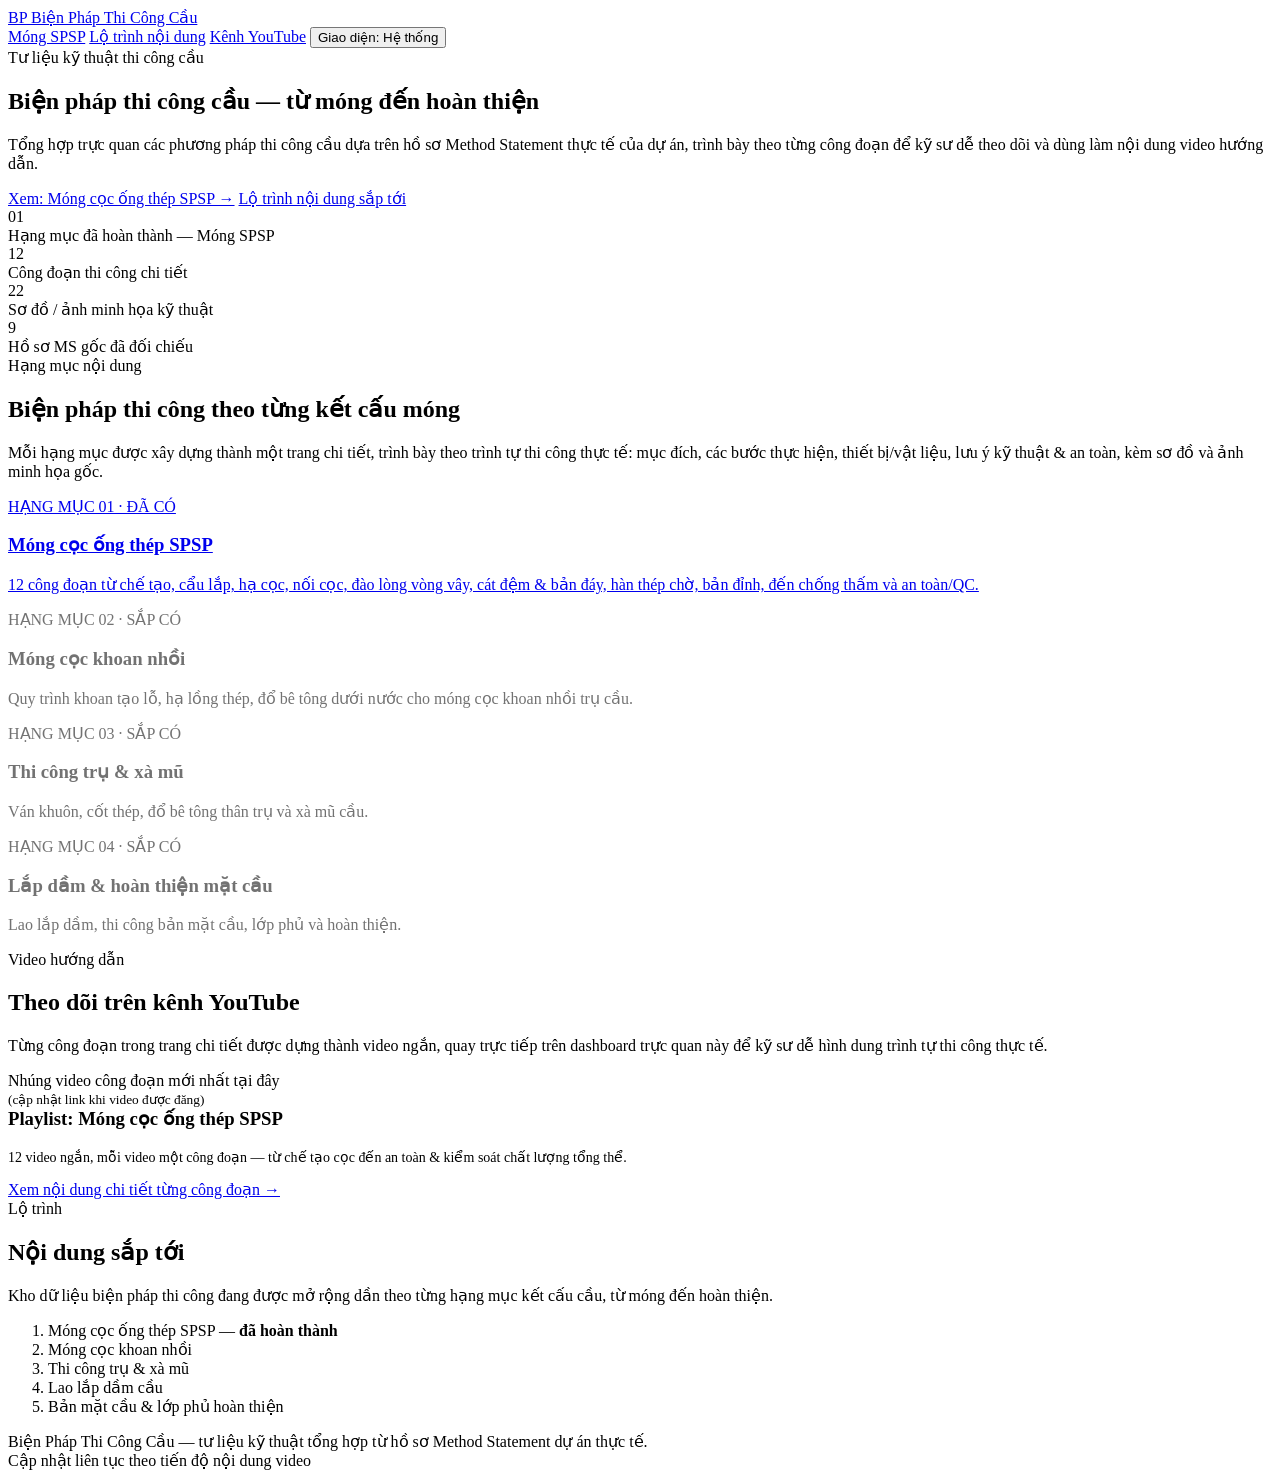
==== index.html @ 9c96317c "Add files via upload" ====
<!doctype html>
<html lang="vi">
<head>
<meta charset="utf-8">
<meta name="viewport" content="width=device-width, initial-scale=1">
<title>Biện Pháp Thi Công Cầu</title>
<meta name="description" content="Kho tư liệu biện pháp thi công cầu từ móng đến hoàn thiện — tài liệu kỹ thuật, hình ảnh minh họa, kèm video hướng dẫn theo từng công đoạn.">
<link rel="preconnect" href="https://fonts.googleapis.com">
<link rel="preconnect" href="https://fonts.gstatic.com" crossorigin>
<link href="https://fonts.googleapis.com/css2?family=IBM+Plex+Sans:wght@400;500;600;700&family=IBM+Plex+Mono:wght@400;500;600&display=swap" rel="stylesheet">
<link rel="stylesheet" href="assets/style.css">
</head>
<body>

<header class="site">
  <div class="wrap nav">
    <a class="brand" href="index.html">
      <span class="mark">BP</span>
      <span class="name">Biện Pháp Thi Công Cầu</span>
    </a>
    <nav class="nav-links">
      <a href="mong-spsp.html">Móng SPSP</a>
      <a href="#lo-trinh">Lộ trình nội dung</a>
      <a href="#youtube">Kênh YouTube</a>
      <button class="theme-toggle" id="themeToggle" type="button">Giao diện: Hệ thống</button>
    </nav>
  </div>
</header>

<section class="hero">
  <div class="wrap">
    <div class="kicker">Tư liệu kỹ thuật thi công cầu</div>
    <h1>Biện pháp thi công cầu — từ móng đến hoàn thiện</h1>
    <p class="lead">Tổng hợp trực quan các phương pháp thi công cầu dựa trên hồ sơ Method Statement thực tế của dự án, trình bày theo từng công đoạn để kỹ sư dễ theo dõi và dùng làm nội dung video hướng dẫn.</p>
    <div class="hero-actions">
      <a class="btn btn-primary" href="mong-spsp.html">Xem: Móng cọc ống thép SPSP →</a>
      <a class="btn btn-outline" href="#lo-trinh">Lộ trình nội dung sắp tới</a>
    </div>

    <div class="stats">
      <div class="stat"><div class="num">01</div><div class="lbl">Hạng mục đã hoàn thành — Móng SPSP</div></div>
      <div class="stat"><div class="num">12</div><div class="lbl">Công đoạn thi công chi tiết</div></div>
      <div class="stat"><div class="num">22</div><div class="lbl">Sơ đồ / ảnh minh họa kỹ thuật</div></div>
      <div class="stat"><div class="num">9</div><div class="lbl">Hồ sơ MS gốc đã đối chiếu</div></div>
    </div>
  </div>
</section>

<section id="hang-muc">
  <div class="wrap">
    <div class="section-head">
      <div class="eyebrow">Hạng mục nội dung</div>
      <h2>Biện pháp thi công theo từng kết cấu móng</h2>
      <p>Mỗi hạng mục được xây dựng thành một trang chi tiết, trình bày theo trình tự thi công thực tế: mục đích, các bước thực hiện, thiết bị/vật liệu, lưu ý kỹ thuật &amp; an toàn, kèm sơ đồ và ảnh minh họa gốc.</p>
    </div>

    <div class="stage-grid">
      <a class="stage-card" href="mong-spsp.html">
        <div class="num">HẠNG MỤC 01 · ĐÃ CÓ</div>
        <h3>Móng cọc ống thép SPSP</h3>
        <p>12 công đoạn từ chế tạo, cẩu lắp, hạ cọc, nối cọc, đào lòng vòng vây, cát đệm &amp; bản đáy, hàn thép chờ, bản đỉnh, đến chống thấm và an toàn/QC.</p>
      </a>
      <div class="stage-card" style="opacity:.55; cursor:default">
        <div class="num">HẠNG MỤC 02 · SẮP CÓ</div>
        <h3>Móng cọc khoan nhồi</h3>
        <p>Quy trình khoan tạo lỗ, hạ lồng thép, đổ bê tông dưới nước cho móng cọc khoan nhồi trụ cầu.</p>
      </div>
      <div class="stage-card" style="opacity:.55; cursor:default">
        <div class="num">HẠNG MỤC 03 · SẮP CÓ</div>
        <h3>Thi công trụ &amp; xà mũ</h3>
        <p>Ván khuôn, cốt thép, đổ bê tông thân trụ và xà mũ cầu.</p>
      </div>
      <div class="stage-card" style="opacity:.55; cursor:default">
        <div class="num">HẠNG MỤC 04 · SẮP CÓ</div>
        <h3>Lắp dầm &amp; hoàn thiện mặt cầu</h3>
        <p>Lao lắp dầm, thi công bản mặt cầu, lớp phủ và hoàn thiện.</p>
      </div>
    </div>
  </div>
</section>

<section id="youtube" style="background:var(--bg-elev); border-top:1px solid var(--line); border-bottom:1px solid var(--line)">
  <div class="wrap">
    <div class="section-head">
      <div class="eyebrow">Video hướng dẫn</div>
      <h2>Theo dõi trên kênh YouTube</h2>
      <p>Từng công đoạn trong trang chi tiết được dựng thành video ngắn, quay trực tiếp trên dashboard trực quan này để kỹ sư dễ hình dung trình tự thi công thực tế.</p>
    </div>

    <div class="video-block">
      <div class="ph">Nhúng video công đoạn mới nhất tại đây<br><small>(cập nhật link khi video được đăng)</small></div>
      <div>
        <h3 style="margin-top:0">Playlist: Móng cọc ống thép SPSP</h3>
        <p style="color:var(--ink-soft); font-size:14px">12 video ngắn, mỗi video một công đoạn — từ chế tạo cọc đến an toàn &amp; kiểm soát chất lượng tổng thể.</p>
        <a class="btn btn-primary" href="mong-spsp.html">Xem nội dung chi tiết từng công đoạn →</a>
      </div>
    </div>
  </div>
</section>

<section id="lo-trinh">
  <div class="wrap">
    <div class="section-head">
      <div class="eyebrow">Lộ trình</div>
      <h2>Nội dung sắp tới</h2>
      <p>Kho dữ liệu biện pháp thi công đang được mở rộng dần theo từng hạng mục kết cấu cầu, từ móng đến hoàn thiện.</p>
    </div>
    <ol class="steps" style="max-width:680px">
      <li>Móng cọc ống thép SPSP — <b>đã hoàn thành</b></li>
      <li>Móng cọc khoan nhồi</li>
      <li>Thi công trụ &amp; xà mũ</li>
      <li>Lao lắp dầm cầu</li>
      <li>Bản mặt cầu &amp; lớp phủ hoàn thiện</li>
    </ol>
  </div>
</section>

<footer class="site">
  <div class="wrap footer-row">
    <div>Biện Pháp Thi Công Cầu — tư liệu kỹ thuật tổng hợp từ hồ sơ Method Statement dự án thực tế.</div>
    <div>Cập nhật liên tục theo tiến độ nội dung video</div>
  </div>
</footer>

<script>
(function(){
  var root = document.documentElement;
  var btn = document.getElementById('themeToggle');
  var KEY = 'spsp_site_theme';
  function apply(t){
    if(t==='light'){ root.setAttribute('data-theme','light'); btn.textContent='Giao diện: Sáng'; }
    else if(t==='dark'){ root.setAttribute('data-theme','dark'); btn.textContent='Giao diện: Tối'; }
    else { root.removeAttribute('data-theme'); btn.textContent='Giao diện: Hệ thống'; }
  }
  var saved='system';
  try{ saved = localStorage.getItem(KEY) || 'system'; }catch(e){}
  apply(saved);
  btn.addEventListener('click', function(){
    var order=['system','light','dark'];
    var cur=0;
    try{ cur = order.indexOf(localStorage.getItem(KEY)||'system'); }catch(e){}
    var next = order[(cur+1)%order.length];
    apply(next);
    try{ localStorage.setItem(KEY, next); }catch(e){}
  });
})();
</script>
</body>
</html>
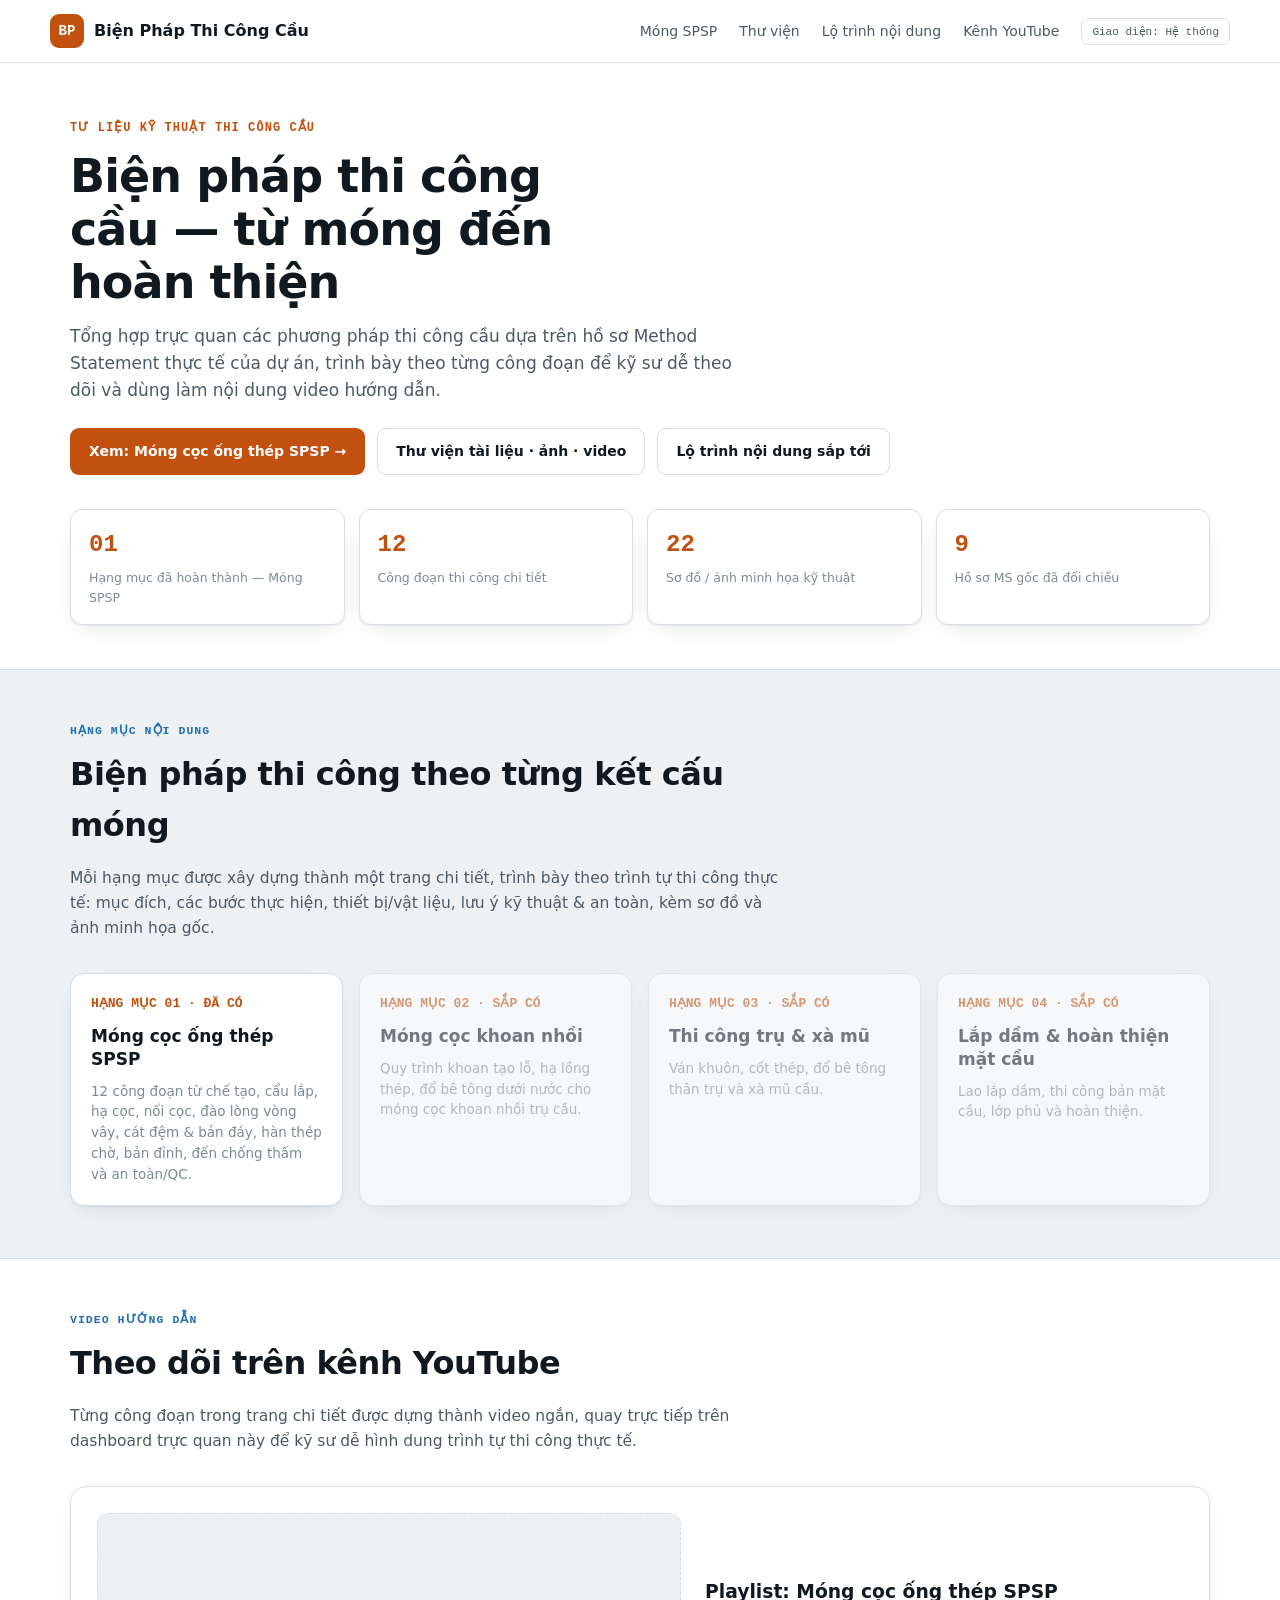
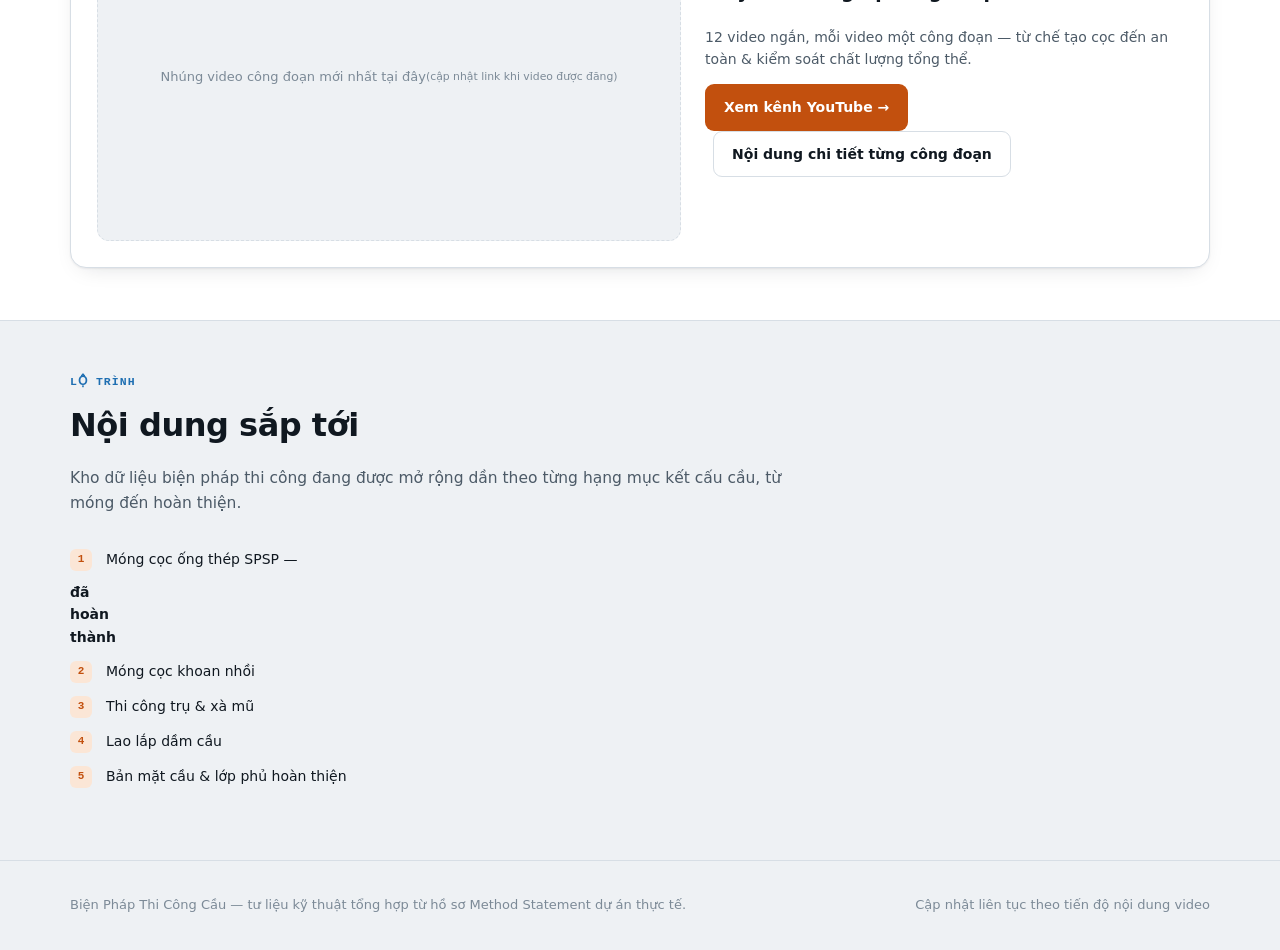
==== commit 978f85b7: "Add files via upload" ====
--- a/index.html
+++ b/index.html
@@ -20,6 +20,7 @@
     </a>
     <nav class="nav-links">
       <a href="mong-spsp.html">Móng SPSP</a>
+      <a href="thu-vien.html">Thư viện</a>
       <a href="#lo-trinh">Lộ trình nội dung</a>
       <a href="#youtube">Kênh YouTube</a>
       <button class="theme-toggle" id="themeToggle" type="button">Giao diện: Hệ thống</button>
@@ -34,6 +35,7 @@
     <p class="lead">Tổng hợp trực quan các phương pháp thi công cầu dựa trên hồ sơ Method Statement thực tế của dự án, trình bày theo từng công đoạn để kỹ sư dễ theo dõi và dùng làm nội dung video hướng dẫn.</p>
     <div class="hero-actions">
       <a class="btn btn-primary" href="mong-spsp.html">Xem: Móng cọc ống thép SPSP →</a>
+      <a class="btn btn-outline" href="thu-vien.html">Thư viện tài liệu · ảnh · video</a>
       <a class="btn btn-outline" href="#lo-trinh">Lộ trình nội dung sắp tới</a>
     </div>
 
@@ -92,7 +94,8 @@
       <div>
         <h3 style="margin-top:0">Playlist: Móng cọc ống thép SPSP</h3>
         <p style="color:var(--ink-soft); font-size:14px">12 video ngắn, mỗi video một công đoạn — từ chế tạo cọc đến an toàn &amp; kiểm soát chất lượng tổng thể.</p>
-        <a class="btn btn-primary" href="mong-spsp.html">Xem nội dung chi tiết từng công đoạn →</a>
+        <a class="btn btn-primary" href="https://www.youtube.com/channel/UCiEiv6H_pTbImqkTSQ6t18Q" target="_blank" rel="noopener">Xem kênh YouTube →</a>
+        <a class="btn btn-outline" href="mong-spsp.html" style="margin-left:8px">Nội dung chi tiết từng công đoạn</a>
       </div>
     </div>
   </div>
--- a/assets/style.css
+++ b/assets/style.css
@@ -0,0 +1,268 @@
+:root{
+  color-scheme: light;
+  --bg: #eef1f4;
+  --bg-elev: #ffffff;
+  --card: #ffffff;
+  --card-border: #d7dee5;
+  --ink: #101820;
+  --ink-soft: #4c5a67;
+  --ink-mute: #7c8a97;
+  --accent: #c2500e;
+  --accent-dark:#a5430b;
+  --accent-soft: #fbe6d6;
+  --data: #1f6fb2;
+  --data-soft: #dcebf7;
+  --ok: #2f7d4f;
+  --ok-soft: #dcf0e3;
+  --line: #d7dee5;
+  --font-disp: 'IBM Plex Sans', system-ui, sans-serif;
+  --font-body: 'IBM Plex Sans', system-ui, sans-serif;
+  --font-mono: 'IBM Plex Mono', ui-monospace, monospace;
+  --shadow: 0 1px 2px rgba(16,24,32,.06), 0 8px 24px -12px rgba(16,24,32,.18);
+}
+@media (prefers-color-scheme: dark){
+  :root:not([data-theme="light"]){
+    color-scheme: dark;
+    --bg: #0e1520;
+    --bg-elev: #121b28;
+    --card: #131d2b;
+    --card-border: #253345;
+    --ink: #e9eef3;
+    --ink-soft: #aebccb;
+    --ink-mute: #7c8ea0;
+    --accent: #e8823c;
+    --accent-dark:#f0995f;
+    --accent-soft: #2a1d10;
+    --data: #5fa8e8;
+    --data-soft: #12222f;
+    --ok: #5cc98a;
+    --ok-soft: #10261a;
+    --line: #253345;
+    --shadow: 0 1px 2px rgba(0,0,0,.4), 0 12px 32px -16px rgba(0,0,0,.6);
+  }
+}
+:root[data-theme="dark"]{
+  color-scheme: dark;
+  --bg: #0e1520;
+  --bg-elev: #121b28;
+  --card: #131d2b;
+  --card-border: #253345;
+  --ink: #e9eef3;
+  --ink-soft: #aebccb;
+  --ink-mute: #7c8ea0;
+  --accent: #e8823c;
+  --accent-dark:#f0995f;
+  --accent-soft: #2a1d10;
+  --data: #5fa8e8;
+  --data-soft: #12222f;
+  --ok: #5cc98a;
+  --ok-soft: #10261a;
+  --line: #253345;
+  --shadow: 0 1px 2px rgba(0,0,0,.4), 0 12px 32px -16px rgba(0,0,0,.6);
+}
+*{box-sizing:border-box}
+html,body{margin:0;padding:0}
+body{
+  background:var(--bg);
+  color:var(--ink);
+  font-family:var(--font-body);
+  -webkit-font-smoothing:antialiased;
+  line-height:1.6;
+}
+a{color:var(--data)}
+img{max-width:100%;display:block}
+.wrap{max-width:1180px;margin:0 auto;padding:0 20px}
+
+/* ---------- Top nav ---------- */
+header.site{
+  position:sticky; top:0; z-index:50;
+  background:var(--bg-elev);
+  border-bottom:1px solid var(--line);
+}
+.nav{
+  display:flex; align-items:center; justify-content:space-between;
+  padding:14px 0;
+}
+.brand{display:flex; align-items:center; gap:10px; text-decoration:none; color:var(--ink)}
+.brand .mark{
+  width:34px;height:34px;border-radius:9px;
+  background:var(--accent); color:#fff;
+  display:flex;align-items:center;justify-content:center;
+  font-family:var(--font-mono); font-weight:700; font-size:14px;
+}
+.brand .name{font-weight:700; font-size:16px}
+.nav-links{display:flex; gap:22px; align-items:center; font-size:14px}
+.nav-links a{color:var(--ink-soft); text-decoration:none; font-weight:500}
+.nav-links a:hover{color:var(--accent)}
+.theme-toggle{
+  font-family:var(--font-mono); font-size:11px;
+  background:var(--card); border:1px solid var(--card-border);
+  color:var(--ink-soft); border-radius:7px; padding:6px 10px; cursor:pointer;
+}
+
+/* ---------- Hero ---------- */
+.hero{
+  padding: 56px 0 44px;
+  background: var(--bg-elev);
+  border-bottom:1px solid var(--line);
+}
+.hero .kicker{
+  font-family:var(--font-mono); font-size:12px; letter-spacing:.09em;
+  text-transform:uppercase; color:var(--accent); font-weight:600;
+}
+.hero h1{
+  font-size: clamp(30px, 5vw, 46px);
+  line-height:1.15; margin:12px 0 14px; font-weight:700; letter-spacing:-.02em;
+  max-width:16ch;
+}
+.hero p.lead{
+  font-size:17px; color:var(--ink-soft); max-width:62ch; margin:0 0 24px;
+}
+.hero-actions{display:flex; gap:12px; flex-wrap:wrap}
+.btn{
+  display:inline-flex; align-items:center; gap:8px;
+  padding:11px 18px; border-radius:9px; font-weight:600; font-size:14px;
+  text-decoration:none; border:1px solid transparent;
+}
+.btn-primary{background:var(--accent); color:#fff}
+.btn-primary:hover{background:var(--accent-dark)}
+.btn-outline{background:transparent; border-color:var(--card-border); color:var(--ink)}
+.btn-outline:hover{border-color:var(--accent); color:var(--accent)}
+
+/* ---------- Stat strip ---------- */
+.stats{
+  display:grid; grid-template-columns:repeat(auto-fit,minmax(160px,1fr));
+  gap:14px; margin-top:34px;
+}
+.stat{
+  background:var(--card); border:1px solid var(--card-border); border-radius:12px;
+  padding:16px 18px; box-shadow:var(--shadow);
+}
+.stat .num{font-family:var(--font-mono); font-size:24px; font-weight:600; color:var(--accent)}
+.stat .lbl{font-size:12.5px; color:var(--ink-mute); margin-top:4px}
+
+/* ---------- Section ---------- */
+section{padding:52px 0}
+.section-head{max-width:70ch; margin-bottom:32px}
+.section-head .eyebrow{
+  font-family:var(--font-mono); font-size:11.5px; letter-spacing:.09em;
+  text-transform:uppercase; color:var(--data); font-weight:600;
+}
+.section-head h2{font-size: clamp(24px,3.4vw,32px); margin:8px 0 10px; font-weight:700; letter-spacing:-.015em}
+.section-head p{color:var(--ink-soft); font-size:15.5px}
+
+/* ---------- Stage grid (index page) ---------- */
+.stage-grid{
+  display:grid; grid-template-columns:repeat(auto-fill,minmax(270px,1fr));
+  gap:16px;
+}
+.stage-card{
+  background:var(--card); border:1px solid var(--card-border); border-radius:14px;
+  padding:20px; box-shadow:var(--shadow); text-decoration:none; color:var(--ink);
+  display:flex; flex-direction:column; gap:10px;
+}
+.stage-card:hover{border-color:var(--accent)}
+.stage-card .num{
+  font-family:var(--font-mono); font-size:13px; font-weight:700; color:var(--accent);
+}
+.stage-card h3{margin:0; font-size:17px; font-weight:700; line-height:1.35}
+.stage-card p{margin:0; font-size:13.5px; color:var(--ink-mute); line-height:1.55}
+
+/* ---------- Video embed block ---------- */
+.video-block{
+  background:var(--card); border:1px solid var(--card-border); border-radius:16px;
+  padding:26px; box-shadow:var(--shadow);
+  display:grid; grid-template-columns: 1.1fr 0.9fr; gap:24px; align-items:center;
+}
+.video-block .ph{
+  aspect-ratio:16/9; background:var(--bg); border:1px dashed var(--card-border);
+  border-radius:12px; display:flex; align-items:center; justify-content:center;
+  color:var(--ink-mute); font-size:13px; text-align:center; padding:20px;
+}
+@media (max-width:760px){ .video-block{grid-template-columns:1fr} }
+
+/* ---------- Footer ---------- */
+footer.site{
+  border-top:1px solid var(--line); padding: 34px 0; margin-top:20px;
+  font-size:13px; color:var(--ink-mute);
+}
+footer.site a{color:var(--ink-mute)}
+.footer-row{display:flex; justify-content:space-between; flex-wrap:wrap; gap:12px}
+
+/* ---------- Detail page: stage layout ---------- */
+.stage-hero{
+  padding:40px 0 8px; background:var(--bg-elev); border-bottom:1px solid var(--line);
+}
+.crumb{font-family:var(--font-mono); font-size:11.5px; color:var(--ink-mute); margin-bottom:10px}
+.crumb a{color:var(--ink-mute); text-decoration:none}
+.crumb a:hover{color:var(--accent)}
+
+.toc{
+  position:sticky; top:70px;
+  display:flex; flex-direction:column; gap:2px;
+  max-height: calc(100vh - 100px); overflow-y:auto;
+  padding-right:8px;
+}
+.toc a{
+  display:block; padding:8px 10px; border-radius:8px; text-decoration:none;
+  color:var(--ink-soft); font-size:13px; border:1px solid transparent;
+}
+.toc a:hover{background:var(--data-soft)}
+.toc a.active{background:var(--accent-soft); color:var(--ink); font-weight:600; border-color:color-mix(in srgb, var(--accent) 30%, transparent)}
+.toc .n{font-family:var(--font-mono); color:var(--ink-mute); margin-right:6px; font-size:11px}
+
+.content-layout{
+  display:grid; grid-template-columns: 240px 1fr; gap:36px; align-items:start;
+  padding:36px 0 64px;
+}
+@media (max-width:900px){
+  .content-layout{grid-template-columns:1fr}
+  .toc{position:static; max-height:none; display:grid; grid-template-columns:repeat(2,1fr); gap:4px}
+}
+
+.stage-block{
+  scroll-margin-top: 84px;
+  padding-bottom:46px; margin-bottom:46px; border-bottom:1px solid var(--line);
+}
+.stage-block:last-child{border-bottom:none}
+.stage-block-head{display:flex; gap:14px; align-items:baseline; margin-bottom:6px; flex-wrap:wrap}
+.stage-block-head .idx{
+  font-family:var(--font-mono); font-size:13px; color:var(--accent); font-weight:700;
+}
+.stage-block-head h2{font-size:24px; margin:0; font-weight:700; letter-spacing:-.01em}
+.stage-purpose{color:var(--ink-soft); font-size:15px; max-width:74ch; margin:8px 0 22px}
+
+.grid2{display:grid; grid-template-columns:1.15fr 0.85fr; gap:20px; align-items:start}
+@media (max-width:760px){ .grid2{grid-template-columns:1fr} }
+
+.card{
+  background:var(--card); border:1px solid var(--card-border); border-radius:14px;
+  padding:18px 20px; box-shadow:var(--shadow);
+}
+.card + .card{margin-top:14px}
+.card h4{
+  margin:0 0 12px; font-size:11.5px; text-transform:uppercase; letter-spacing:.08em;
+  color:var(--ink-mute); font-weight:600;
+}
+ol.steps{margin:0; padding:0; list-style:none; counter-reset:step; display:flex; flex-direction:column; gap:12px}
+ol.steps li{counter-increment:step; display:grid; grid-template-columns:26px 1fr; gap:10px; font-size:14px}
+ol.steps li::before{
+  content:counter(step); font-family:var(--font-mono); font-weight:700; font-size:11px;
+  color:var(--accent); background:var(--accent-soft); width:22px;height:22px;border-radius:6px;
+  display:flex;align-items:center;justify-content:center; margin-top:1px;
+}
+.tag-row{display:flex; flex-wrap:wrap; gap:7px}
+.tag{
+  font-family:var(--font-mono); font-size:11.5px; background:var(--data-soft); color:var(--data);
+  border-radius:6px; padding:5px 9px;
+}
+.note{
+  display:flex; gap:9px; background:var(--accent-soft);
+  border:1px solid color-mix(in srgb, var(--accent) 30%, transparent);
+  border-radius:10px; padding:11px 13px; font-size:13px;
+}
+.note.ok{background:var(--ok-soft); border-color:color-mix(in srgb, var(--ok) 30%, transparent)}
+.figure{border-radius:12px; overflow:hidden; border:1px solid var(--card-border); background:var(--bg)}
+.figure figcaption{padding:8px 11px; font-size:11.5px; color:var(--ink-mute); border-top:1px solid var(--card-border); font-family:var(--font-mono)}
+.fig-stack{display:flex; flex-direction:column; gap:12px}
+.src-line{font-family:var(--font-mono); font-size:11px; color:var(--ink-mute); padding-top:12px; margin-top:14px; border-top:1px dashed var(--line)}
